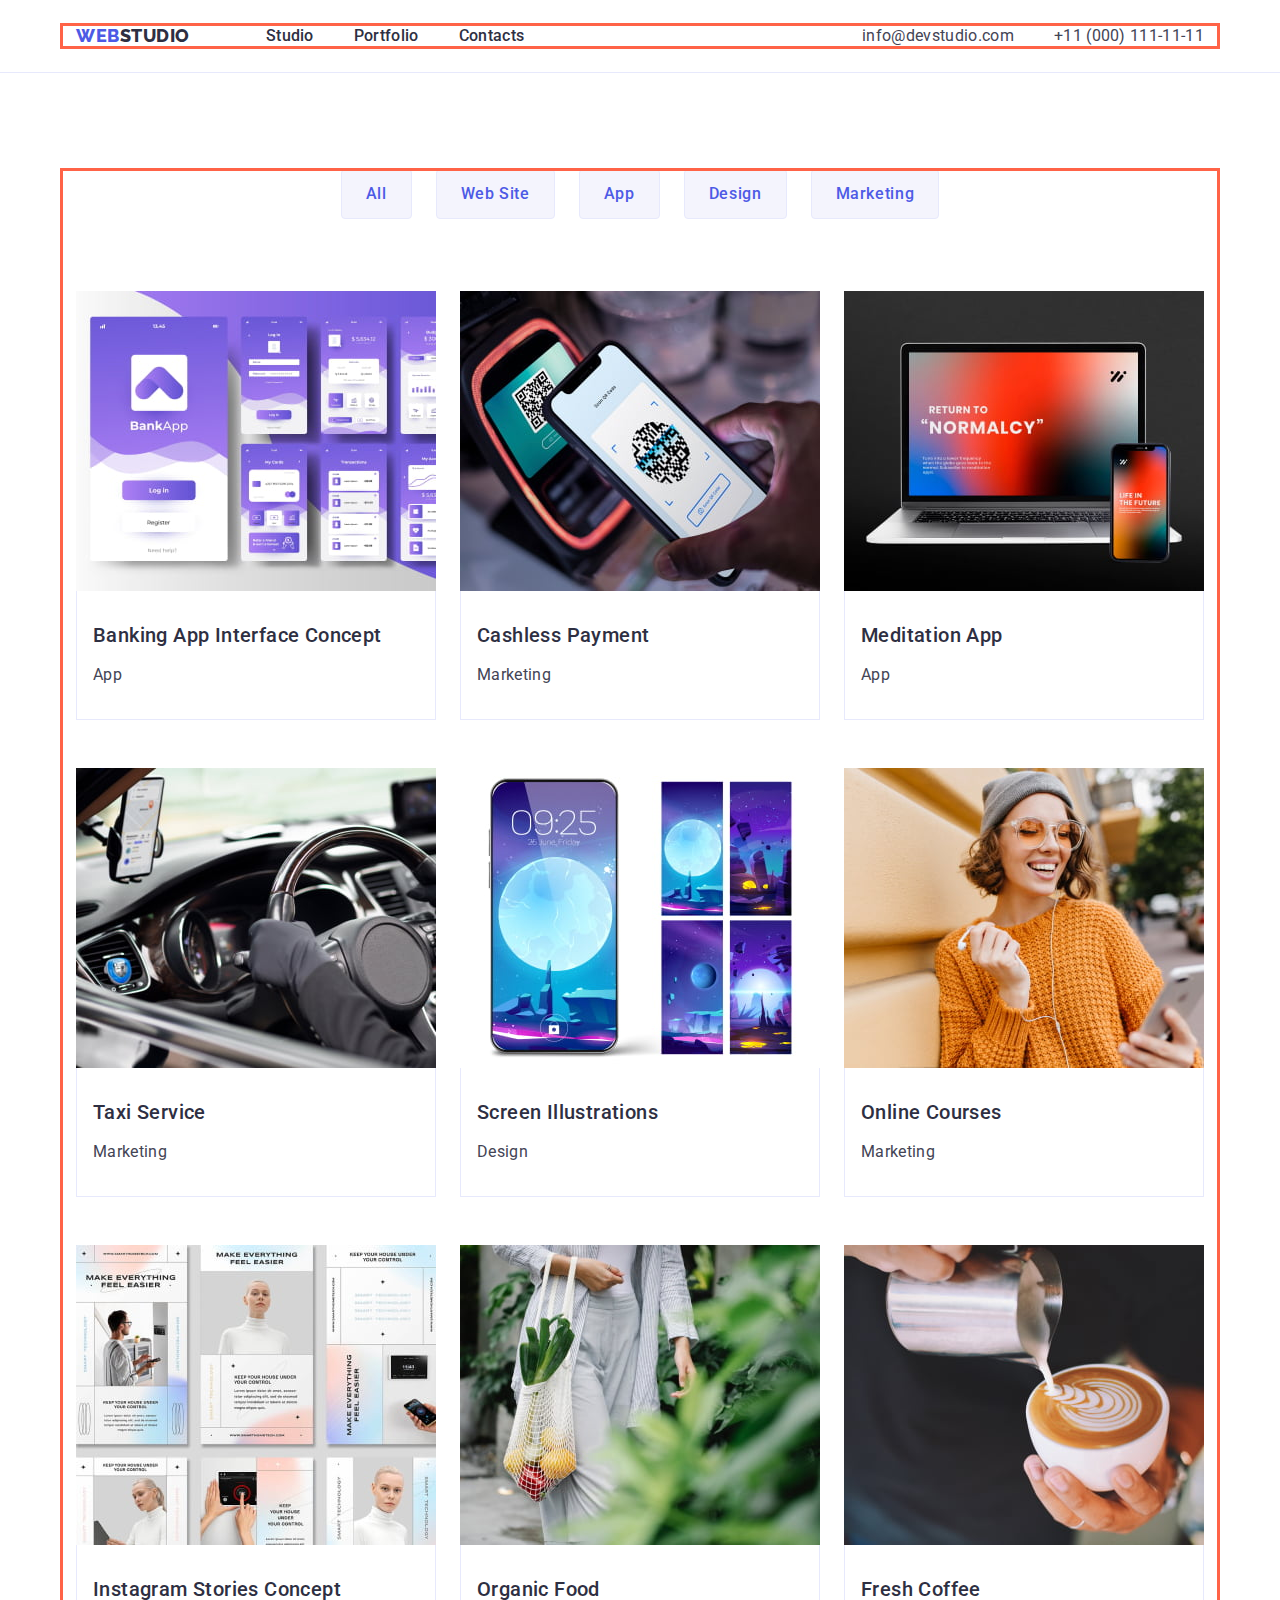
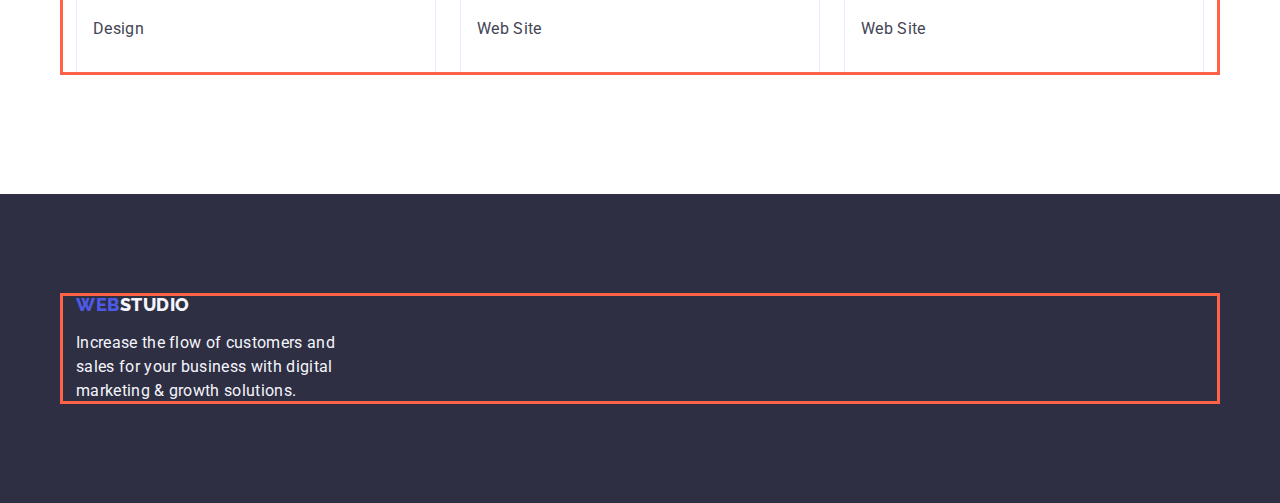
==== portfolio.html @ 230c021c "Initial commit" ====
<!DOCTYPE html>
<html lang="en">

<head>
    <meta charset="UTF-8" />
    <meta http-equiv="X-UA-Compatible" content="IE=edge" />
    <meta name="viewport" content="width=device-width, initial-scale=1.0" />
    <title>Main Page</title>
    <!-- Fonts -->
    <link rel="preconnect" href="https://fonts.googleapis.com">
    <link rel="preconnect" href="https://fonts.gstatic.com" crossorigin>
    <link href="https://fonts.googleapis.com/css2?family=Raleway:wght@800&family=Roboto:wght@400;500;700&display=swap"
        rel="stylesheet">
    <!-- Normalize -->
    <link rel="stylesheet" href="https://cdn.jsdelivr.net/npm/modern-normalize@2.0.0/modern-normalize.min.css">
    <!-- Styles -->
    <link rel="stylesheet" href="./css/styles.css">
</head>

<body class="page">
    <!-- Headre section -->
    <header class="haeder">
        <div class="header-container container">
            <nav class="header-nav">
                <a class="header-logo link" href="./index.html">Web<span class="header-logo-color">Studio</span></a>
                <ul class="header-list list">
                    <li class="haeder-item"><a class="header-link link" href="./index.html">Studio</a></li>
                    <li class="haeder-item"><a class="header-link link" href="./portfolio.html">Portfolio</a></li>
                    <li class="haeder-item"><a class="header-link link" href="">Contacts</a></li>
                </ul>
            </nav>
            <address class="header-address">
                <ul class="header-networks list">
                    <li class="header-networks-item"><a class="header-networks-link link"
                            href="mailto:info@devstudio.com">info@devstudio.com</a></li>
                    <li class="header-networks-item"><a class="header-networks-link link" href="tel:+110001111111">+11
                            (000)
                            111-11-11</a></li>
                </ul>

            </address>
        </div>
    </header>
    <!-- Main -->
    <main>
        <!-- Buttons section -->
        <section class="main-hero-section">
            <div class="container">
                <h1 class="visually-hidden">Services</h1>
                <ul class="hero-list list">
                    <li class="hero-item"><button class="hero-button-portfol" type="button">All</button></li>
                    <li class="hero-item"><button class="hero-button-portfol" type="button">Web Site</button></li>
                    <li class="hero-item"><button class="hero-button-portfol" type="button">App</button></li>
                    <li class="hero-item"><button class="hero-button-portfol" type="button">Design</button></li>
                    <li class="hero-item"><button class="hero-button-portfol" type="button">Marketing</button></li>
                </ul>
                <!-- Fotos section -->
                <ul class="fotos-list list">
                    <li class="fotos-item"><a class="link" href=""><img class="fotos-img" src="./images/img-m2-1.jpg"
                                alt="App" width="360" height="300">
                            <div class="name-container">
                                <h2 class="fotos-title">Banking App Interface Concept</h2>
                                <p class="fotos-text">App</p>
                            </div>
                        </a>

                    </li>
                    <li class="fotos-item"><a class="link" href=""><img class="fotos-img" src="./images/img-m2-2.jpg"
                                alt="Marketing" width="360" height="300">
                            <div class="name-container">
                                <h2 class="fotos-title">Cashless Payment</h2>
                                <p class="fotos-text">Marketing</p>
                            </div>
                        </a>
                    </li>
                    <li class="fotos-item"><a class="link" href=""><img class="fotos-img" src="./images/img-m2-3.jpg"
                                alt="App" width="360" height="300">
                            <div class="name-container">
                                <h2 class="fotos-title">Meditation App</h2>
                                <p class="fotos-text">App</p>
                            </div>
                        </a>
                    </li>
                    <li class="fotos-item"><a class="link" href=""><img class="fotos-img" src="./images/img-m2-4.jpg"
                                alt="Marketing" width="360" height="300">
                            <div class="name-container">
                                <h2 class="fotos-title">Taxi Service</h2>
                                <p class="fotos-text">Marketing</p>
                            </div>
                        </a>
                    </li>
                    <li class="fotos-item"><a class="link" href=""><img class="fotos-img" src="./images/img-m2-5.jpg"
                                alt="Desing" width="360" height="300">
                            <div class="name-container">
                                <h2 class="fotos-title">Screen Illustrations</h2>
                                <p class="fotos-text">Design</p>
                            </div>
                        </a>

                    </li>
                    <li class="fotos-item"><a class="link" href=""><img class="fotos-img" src="./images/img-m2-6.jpg"
                                alt="Marketing" width="360" height="300">
                            <div class="name-container">
                                <h2 class="fotos-title">Online Courses</h2>
                                <p class="fotos-text">Marketing</p>
                            </div>
                        </a>

                    </li>
                    <li class="fotos-item"><a class="link" href=""><img class="fotos-img" src="./images/img-m2-7.jpg"
                                alt="Design" width="360" height="300">
                            <div class="name-container">
                                <h2 class="fotos-title">Instagram Stories Concept</h2>
                                <p class="fotos-text">Design</p>
                            </div>
                        </a>

                    </li>
                    <li class="fotos-item"><a class="link" href=""><img class="fotos-img" src="./images/img-m2-8.jpg"
                                alt="Web Site" width="360" height="300">
                            <div class="name-container">
                                <h2 class="fotos-title">Organic Food</h2>
                                <p class="fotos-text">Web Site</p>
                            </div>
                        </a>

                    </li>
                    <li class="fotos-item"><a class="link" href=""><img class="fotos-img" src="./images/img-m2-9.jpg"
                                alt="Web Site" width="360" height="300">
                            <div class="name-container">
                                <h2 class="fotos-title">Fresh Coffee</h2>
                                <p class="fotos-text">Web Site</p>
                            </div>
                        </a>

                    </li>
                </ul>
            </div>
        </section>
    </main>
    <!-- Footer section  -->
    <footer class="footer-section">
        <div class="container">
            <a class="footer-logo link" href="./index.html">Web<span class="footer-logo-color">Studio</span></a>
            <p class="footer-text">Increase the flow of customers and sales for your business with digital marketing
                &amp;
                growth solutions.</p>
        </div>
    </footer>


</body>

</html>
---- css/styles.css ----
:root {
    --cl-iris: #4D5AE5;
    --cl-osean: #404BBF;
    --cl-slate:#434455;
    --bg-cl-white:#ffffff;
    --bg-cl-navyblue:#2e2f42;
    --bg-cl-cloud:#f4f4fd;
    --slayles-cl:#e7e9fc;
}

/* Common styles */

body {
    font-family: "Roboto", sans-serif;
    color:#434455;
    background-color: #FFFFFF;
}

/* Reset */

h1,h2,h3,h4,h5,h6,p {
    margin: 0;
}

button{
    cursor: pointer;
    border: none;
    border-radius: 4px;
}

img{
    display: block;
}

.link {
    text-decoration: none;
}

.list {
    list-style: none;
    margin: 0;
    padding: 0;
}

.visually-hidden {
    position: absolute;
    width: 1px;
    height: 1px;
    margin: -1px;
    border: 0;
    padding: 0;
    white-space: nowrap;
    clip-path: inset(100%);
    clip: rect(0 0 0 0);
    overflow: hidden;
}

/* Base styles */

.container {
    width: 1158px;
    margin-left: auto;
    margin-right: auto;
    padding-left: 15px;
    padding-right: 15px;

    outline: 3px solid tomato ;
    outline-offset: -2px;
}

/* Main */

.page {}

/* Header */

.haeder {
    padding-top: 24px;
    padding-bottom: 24px;
    border-bottom: 1px solid #e7e9fc;
}

.header-container{
    align-items: center;
    display: flex;
    justify-content: space-between;
}

.header-nav {
    margin-right: 332px;
    display: flex;
    align-items: center;
}

.header-logo {
    margin-right: 76px;
    font-family: "Raleway", sans-serif;
    font-weight: 800;
    font-size: 18px;
    line-height: 1.17;
    letter-spacing: 0.03em;
    text-transform: uppercase;
    color: var(--cl-iris);
}

.header-logo-color {
    color:var(--bg-cl-navyblue);
}

.header-list {
    gap: 40px;
    display: flex;
    align-items: center;
    font-weight: 500;
    font-size: 16px;
    line-height: 1.5;
    letter-spacing: 0.02em;
    color: var(--bg-cl-navyblue);
}

.header-list .header-link:hover,
.header-list .header-link:focus {
    color: #404BBF;
}

.haeder-item {
    color: var(--bg-cl-navyblue);
}

.header-link {
    font-style: normal;
    font-weight: 500;
    font-size: 16px;
    line-height: 1.5;
    letter-spacing: 0.02em;
    color: #2E2F42;
    padding: 24px 0;
}

.header-address {
    align-items: center;
    display: flex;
    font-style: normal;
}

.header-networks {
    gap: 40px;
    display: flex;
    align-items: center;
}

.header-networks-item {}

.header-networks-link {
    font-weight: 400;
    font-size: 16px;
    font-style: normal;
    line-height: 1.5;
    letter-spacing: 0.02em;
    color: #434455;
}

.header-networks .header-networks-link:hover,
.header-networks .header-networks-link:focus {
    color:#404BBF;
}

/* Hero section */

.hero-section {
    background-color: #2E2F42;
    padding: 188px 0;
}

.hero-title {
    font-weight: 700;
    font-size: 56px;
    line-height: 1.07;
    text-align: center;
    letter-spacing: 0.02em;
    color: #FFFFFF;
    margin: 0 auto;
    margin-bottom: 48px;
    max-width: 496px;
}

.hero-button {
    display: block;
    font-weight: 500;
    font-size: 16px;
    line-height: 1.5;
    letter-spacing: 0.04em;
    color: #FFFFFF;
    background-color: #4D5AE5;
    cursor:pointer;
    margin: 0 auto;
    padding: 16px 32px;
    min-width: 169px;
}

.hero-button:hover,
.hero-button:focus {
    background-color: #404BBF;
}

/* Benefits section */

.benefits-section{
    padding: 120px 0;
}

.benefits-title {
    color: var(--bg-cl-navyblue);
}

.benfits-list {
    display: flex;
    justify-content: space-between;
    gap: 24px;
}

.benefits-item {
    width: calc((100% - 72px) / 4);
}

.benefits-item-title {
    font-weight: 500;
    font-size: 20px;
    line-height: 1.2;
    letter-spacing: 0.02em;
    color: var(--bg-cl-navyblue);
    margin-bottom: 8px;
}

.benefits-item-text {
    font-weight: 400;
    font-size: 16px;
    line-height: 1.5;
    letter-spacing: 0.02em;
    color: #434455;
}

/* Work section */

.work-section {
    padding-bottom: 120px;
}

.work-title {
    font-size: 36px;
    line-height: 1.11;
    letter-spacing: 0.02em;
    text-align: center;
    text-transform: capitalize;
    color:var(--bg-cl-navyblue);
    margin-bottom: 72px;
}

.work-list {
    display: flex;
    gap: 24px;
}

.work-item {
    width: calc((100% - 48px) / 3);
}

.work-img {}

/* Team section */

.team-section {
    background-color: #F4F4FD;
    padding: 120px 0;
}

.team-title {
    font-size: 36px;
    line-height: 1.11;
    text-align: center;
    letter-spacing: 0.02em;
    text-transform: capitalize;
    color: var(--bg-cl-navyblue);
    margin-bottom: 72px;
}

.team-list {
    display: flex;
    gap: 24px;
}

.team-item {
    background-color: #FFFFFF;
    border-radius: 0px 0px 4px 4px;
    width:calc((100% - 72px) / 4);
}

.tema-name-profession {
    padding: 32px 16px;
}

.team-name {
    font-weight: 500;
    font-size: 20px;
    line-height: 1.2;
    letter-spacing: 0.02em;
    color: var(--bg-cl-navyblue);
    margin-bottom: 8px;
    text-align: center;
}

.team-profession {
    font-weight: 400;
    font-size: 16px;
    line-height: 1.5;
    letter-spacing: 0.02em;
    color: #434455;
    padding-bottom: 32;
    text-align: center;
}

/* Footer section */

.footer-section {
    background-color: #2E2F42;
    padding:100px 0;
}

.footer-logo {
    display: inline-block;
    font-family: "Raleway",sans-serif;
    font-weight: 800;
    font-size: 18px;
    line-height: 1.17;
    letter-spacing: 0.03em;
    text-transform: uppercase;
    color:var(--cl-iris);
    margin-bottom: 16px;
}

.footer-logo-color {
    color: #f4f4fd;
}

.footer-text {
    max-width: 264px;
    font-weight: 400;
    font-size: 16px;
    line-height: 1.5;
    letter-spacing: 0.02em;
    color: #F4F4FD;
}

/* Portfolio styles */

.main-hero-section{
    padding-top:96px;
    padding-bottom: 120px;
}

.hero-list{
    display: flex;
    justify-content: center;
    gap:24px;
    margin-bottom: 72px;
}

.hero-item{}

.hero-button-portfol {
    font-weight: 500;
    font-size: 16px;
    line-height: 1.5;
    text-align: center;
    letter-spacing: 0.04em;
    color: #4D5AE5;
    background-color: var(--bg-cl-cloud);
    padding: 12px 24px;
    border: 1px solid var(--slayles-cl);
}

.list .hero-button-portfol:hover,
.list .hero-button-portfol:focus {
    color: #FFFFFF;
    background-color: #404BBF;
    border: 1px solid transparent;
}


.fotos-list {
    display: flex;
    flex-wrap:wrap;
    gap: 48px 24px;
}

.fotos-img {}

.fotos-title {
    font-weight: 500;
    font-size: 20px;
    line-height: 1.2;
    letter-spacing: 0.02em;
    color: #2E2F42;
}

.fotos-text {
    font-weight: 400;
    font-size: 16px;
    line-height: 1.5;
    letter-spacing: 0.02em;
    color: #434455;
    padding-top: 8px;
}

.name-container {
    padding: 32px 16px;
    border: 1px solid #e7e9fc;
    border-top: none;
}
.fotos-title {
    margin-bottom: 8px;
}
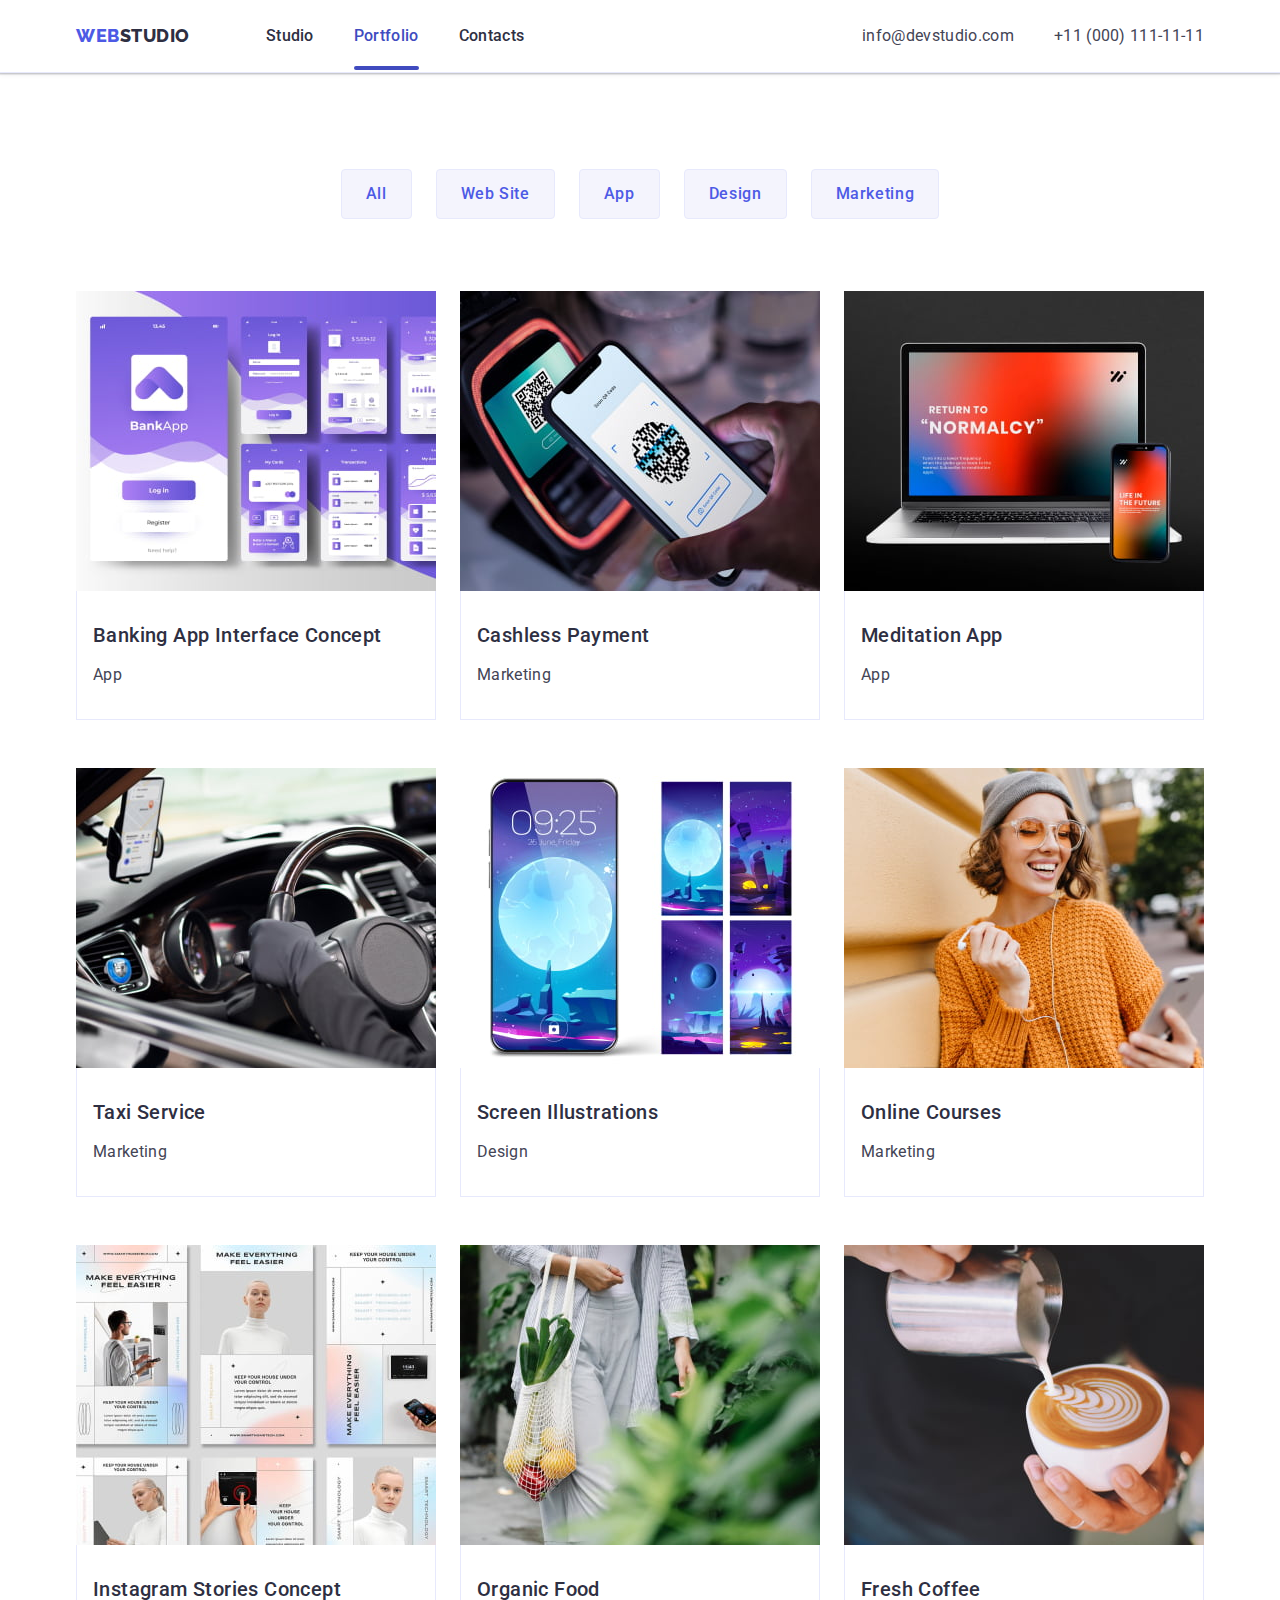
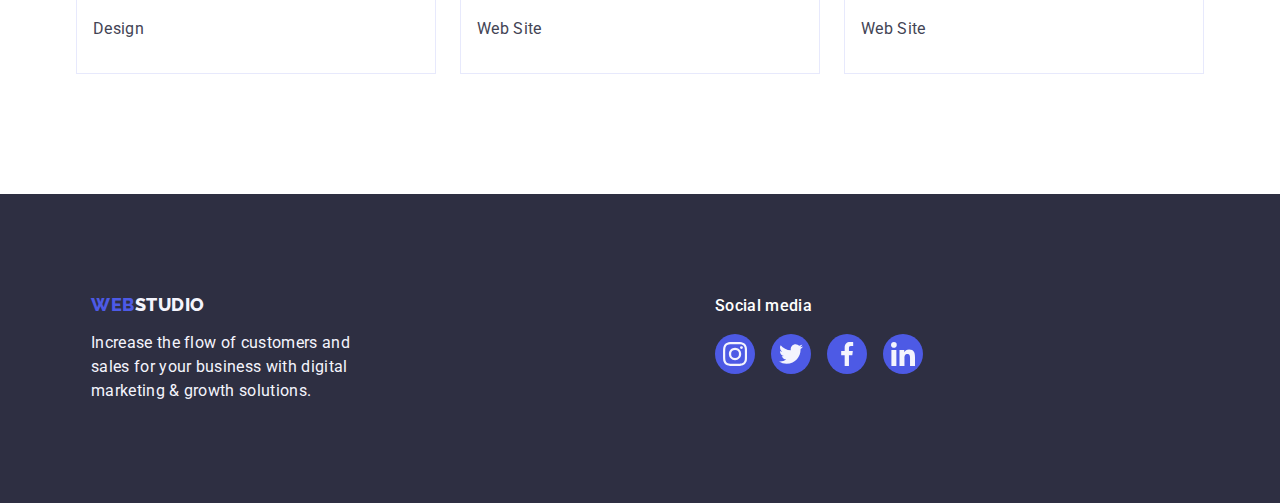
==== commit 7456ea81: "Update portfolio.html" ====
--- a/portfolio.html
+++ b/portfolio.html
@@ -25,7 +25,8 @@
                 <a class="header-logo link" href="./index.html">Web<span class="header-logo-color">Studio</span></a>
                 <ul class="header-list list">
                     <li class="haeder-item"><a class="header-link link" href="./index.html">Studio</a></li>
-                    <li class="haeder-item"><a class="header-link link" href="./portfolio.html">Portfolio</a></li>
+                    <li class="haeder-item"><a class="header-link active link" href="./portfolio.html">Portfolio</a>
+                    </li>
                     <li class="haeder-item"><a class="header-link link" href="">Contacts</a></li>
                 </ul>
             </nav>
@@ -140,11 +141,45 @@
     </main>
     <!-- Footer section  -->
     <footer class="footer-section">
-        <div class="container">
-            <a class="footer-logo link" href="./index.html">Web<span class="footer-logo-color">Studio</span></a>
-            <p class="footer-text">Increase the flow of customers and sales for your business with digital marketing
-                &amp;
-                growth solutions.</p>
+        <div class="footer-container container">
+            <div class="footer-container-logo container">
+                <a class="footer-logo link" href="./index.html">Web<span class="footer-logo-color">Studio</span></a>
+                <p class="footer-text">Increase the flow of customers and sales for your business with digital marketing
+                    &amp; growth solutions.</p>
+            </div>
+            <div class="social-conteiner container">
+                <p class="social-text">Social media</p>
+                <ul class="footer-list-messenger list">
+                    <li class="footer-item-messenger">
+                        <a class="footer-link-messenger" href="https://www.instagram.com" aria-label="instagram">
+                            <svg class="footer-icon-messenger" width="24" height="24">
+                                <use href="./images/icons.svg#instagram"></use>
+                            </svg>
+                        </a>
+                    </li>
+                    <li class="footer-item-messenger">
+                        <a class="footer-link-messenger" href="https://twitter.com" aria-label="twitter">
+                            <svg class="footer-icon-messenger" width="24" height="24">
+                                <use href="./images/icons.svg#twitter"></use>
+                            </svg>
+                        </a>
+                    </li>
+                    <li class="footer-item-messenger">
+                        <a class="footer-link-messenger" href="https://www.facebook.com" aria-label="facebook">
+                            <svg class="footer-icon-messenger" width="24" height="24">
+                                <use href="./images/icons.svg#facebook"></use>
+                            </svg>
+                        </a>
+                    </li>
+                    <li class="footer-item-messenger">
+                        <a class="footer-link-messenger" href="https://www.linkedin.com" aria-label="linkedin">
+                            <svg class="footer-icon-messenger" width="24" height="24">
+                                <use href="./images/icons.svg#linkedin"></use>
+                            </svg>
+                        </a>
+                    </li>
+                </ul>
+            </div>
         </div>
     </footer>
 
--- a/css/styles.css
+++ b/css/styles.css
@@ -1,11 +1,16 @@
 :root {
     --cl-iris: #4D5AE5;
     --cl-osean: #404BBF;
+    --bg-cl-navyblue: #2e2f42;
+    --cl-green:#31D0AA;
     --cl-slate:#434455;
+    --light-slate:#8E8F99;
+    --slayles-cl:#e7e9fc;
+    --bg-cl-cloud:#f4f4fd;
+    --navy-blue-modal: #2e2f42;
+    --grey: #2e2f42;
     --bg-cl-white:#ffffff;
-    --bg-cl-navyblue:#2e2f42;
-    --bg-cl-cloud:#f4f4fd;
-    --slayles-cl:#e7e9fc;
+    --dairy:#fcfcfc;
 }
 
 /* Common styles */
@@ -63,9 +68,6 @@
     margin-right: auto;
     padding-left: 15px;
     padding-right: 15px;
-
-    outline: 3px solid tomato ;
-    outline-offset: -2px;
 }
 
 /* Main */
@@ -78,6 +80,7 @@
     padding-top: 24px;
     padding-bottom: 24px;
     border-bottom: 1px solid #e7e9fc;
+    box-shadow: 0px 1px 6px 0px rgba(46, 47, 66, 0.08), 0px 1px 1px 0px rgba(46, 47, 66, 0.16), 0px 2px 1px 0px rgba(46, 47, 66, 0.08);
 }
 
 .header-container{
@@ -135,6 +138,24 @@
     letter-spacing: 0.02em;
     color: #2E2F42;
     padding: 24px 0;
+    transition: color 250ms cubic-bezier(0.4, 0, 0.2, 1);
+    position: relative;
+}
+
+.header-link.active{
+    color: #404BBF;
+}
+
+.header-link.active::after{
+    content: '';
+    left: 0;
+    bottom: -1px;
+    display: block;
+    width: 100%;
+    height: 4px;
+    border-radius: 2px;
+    background-color: #404bbf;
+    position: absolute;
 }
 
 .header-address {
@@ -158,6 +179,7 @@
     line-height: 1.5;
     letter-spacing: 0.02em;
     color: #434455;
+    transition: color 250ms cubic-bezier(0.4, 0, 0.2, 1);
 }
 
 .header-networks .header-networks-link:hover,
@@ -168,8 +190,14 @@
 /* Hero section */
 
 .hero-section {
+    max-width: 1440px;
+    margin: 0 auto;
     background-color: #2E2F42;
     padding: 188px 0;
+    background-image: linear-gradient(rgba(46, 47, 66, 0.70), rgba(46, 47, 66, 0.70)), url(../images/hero-img.jpg);
+    background-repeat: no-repeat;
+    background-position: center;
+    background-size: cover;
 }
 
 .hero-title {
@@ -196,6 +224,7 @@
     margin: 0 auto;
     padding: 16px 32px;
     min-width: 169px;
+    transition: background-color 250ms cubic-bezier(0.4, 0, 0.2, 1);
 }
 
 .hero-button:hover,
@@ -209,6 +238,18 @@
     padding: 120px 0;
 }
 
+.benefits-icon-container{
+    display: flex;
+    justify-content: center;
+    align-items: center;
+    padding: 24px 0;
+    margin-bottom: 8px;
+
+    border-radius: 4px;
+    background: var(--bg-cl-cloud);
+}
+
+
 .benefits-title {
     color: var(--bg-cl-navyblue);
 }
@@ -273,6 +314,8 @@
     background-color: #F4F4FD;
     padding: 120px 0;
 }
+
+.team-container{}
 
 .team-title {
     font-size: 36px;
@@ -293,10 +336,11 @@
     background-color: #FFFFFF;
     border-radius: 0px 0px 4px 4px;
     width:calc((100% - 72px) / 4);
+    box-shadow: 0px 2px 1px 0px rgba(46, 47, 66, 0.08), 0px 1px 1px 0px rgba(46, 47, 66, 0.16), 0px 1px 6px 0px rgba(46, 47, 66, 0.08);
 }
 
 .tema-name-profession {
-    padding: 32px 16px;
+    padding: 32px 0;
 }
 
 .team-name {
@@ -315,15 +359,111 @@
     line-height: 1.5;
     letter-spacing: 0.02em;
     color: #434455;
-    padding-bottom: 32;
-    text-align: center;
-}
+    text-align: center;
+    margin-bottom: 8px;
+}
+
+.team-list-messenger{
+    display: flex;
+    gap: 24px;
+    justify-content: center;
+}
+
+.team-item-icon{
+    fill: #f4f4fd;
+}
+
+.team-link-messenger{
+    display: flex;
+    justify-content: center;
+    align-items: center;
+    width: 40px;
+    height: 40px;
+    border-radius: 50%;
+    background-color: #4D5AE5;
+    transition: background-color 250ms cubic-bezier(0.4, 0, 0.2, 1);
+}
+
+.team-link-messenger:hover,
+.team-link-messenger:focus{
+    background-color: #404BBF;
+}
+
+.team-icon-messenger{}
+
+/* Customers section */
+
+.customers-section{
+    padding: 120px 0;
+}
+
+.customers-title{
+    font-size: 36px;
+    font-weight: 700;
+    line-height: 1.11;
+    letter-spacing: 0.72px;
+    text-transform: capitalize;
+    color: var(--bg-cl-navyblue);
+    text-align: center;
+    margin-bottom: 72px;
+}
+
+.customers-container {}
+
+.customers-list {
+    display:flex;
+    justify-content:center;
+    gap:24px;
+
+}
+
+.customers-item {}
+
+.customers-link {
+    display: flex;
+    justify-content: center;
+    align-items: center;
+
+    width: 168px;
+    height: 88px;
+
+    border-radius: 4px;
+    border: 1px solid #8E8F99;
+    color: var(--light-slate);
+    transition: border-color 250ms cubic-bezier(0.4, 0, 0.2, 1);
+    
+}
+
+.customers-icon {
+    fill: currentColor;
+}
+
+.customers-link:hover,
+.customers-link:focus{
+    border-color: #404BBF;
+    color: #404BBF;
+}
+
+.customers-link:hover .customers-icon,
+.customers-link:focus .customers-icon {
+    fill: #404BBF;
+}
+
 
 /* Footer section */
 
 .footer-section {
     background-color: #2E2F42;
     padding:100px 0;
+}
+
+.footer-container{
+    display: flex;
+    align-items: baseline;
+}
+
+.footer-container-logo{
+    margin-right: 120px;
 }
 
 .footer-logo {
@@ -351,6 +491,42 @@
     color: #F4F4FD;
 }
 
+.footer-list-messenger {
+    display: flex;
+    gap: 16px;
+}
+
+.footer-link-messenger {
+    display: flex;
+    justify-content: center;
+    align-items: center;
+    width: 40px;
+    height: 40px;
+    border-radius: 50%;
+    background-color: #4D5AE5;
+    transition: background-color 250ms cubic-bezier(0.4, 0, 0.2, 1);
+}
+
+.footer-link-messenger:hover,
+.footer-link-messenger:focus {
+    background-color: #31D0AA;
+}
+
+.footer-icon-messenger {
+    fill: var(--bg-cl-cloud);
+}
+
+.social-conteiner{}
+
+.social-text{
+    font-size: 16px;
+    font-weight: 500;
+    line-height: 24px;
+    letter-spacing: 0.02em;
+    color:var(--bg-cl-white);
+    margin-bottom: 16px;
+}
+
 /* Portfolio styles */
 
 .main-hero-section{
@@ -377,6 +553,7 @@
     background-color: var(--bg-cl-cloud);
     padding: 12px 24px;
     border: 1px solid var(--slayles-cl);
+    transition: background-color, color 250ms cubic-bezier(0.4, 0, 0.2, 1);
 }
 
 .list .hero-button-portfol:hover,
